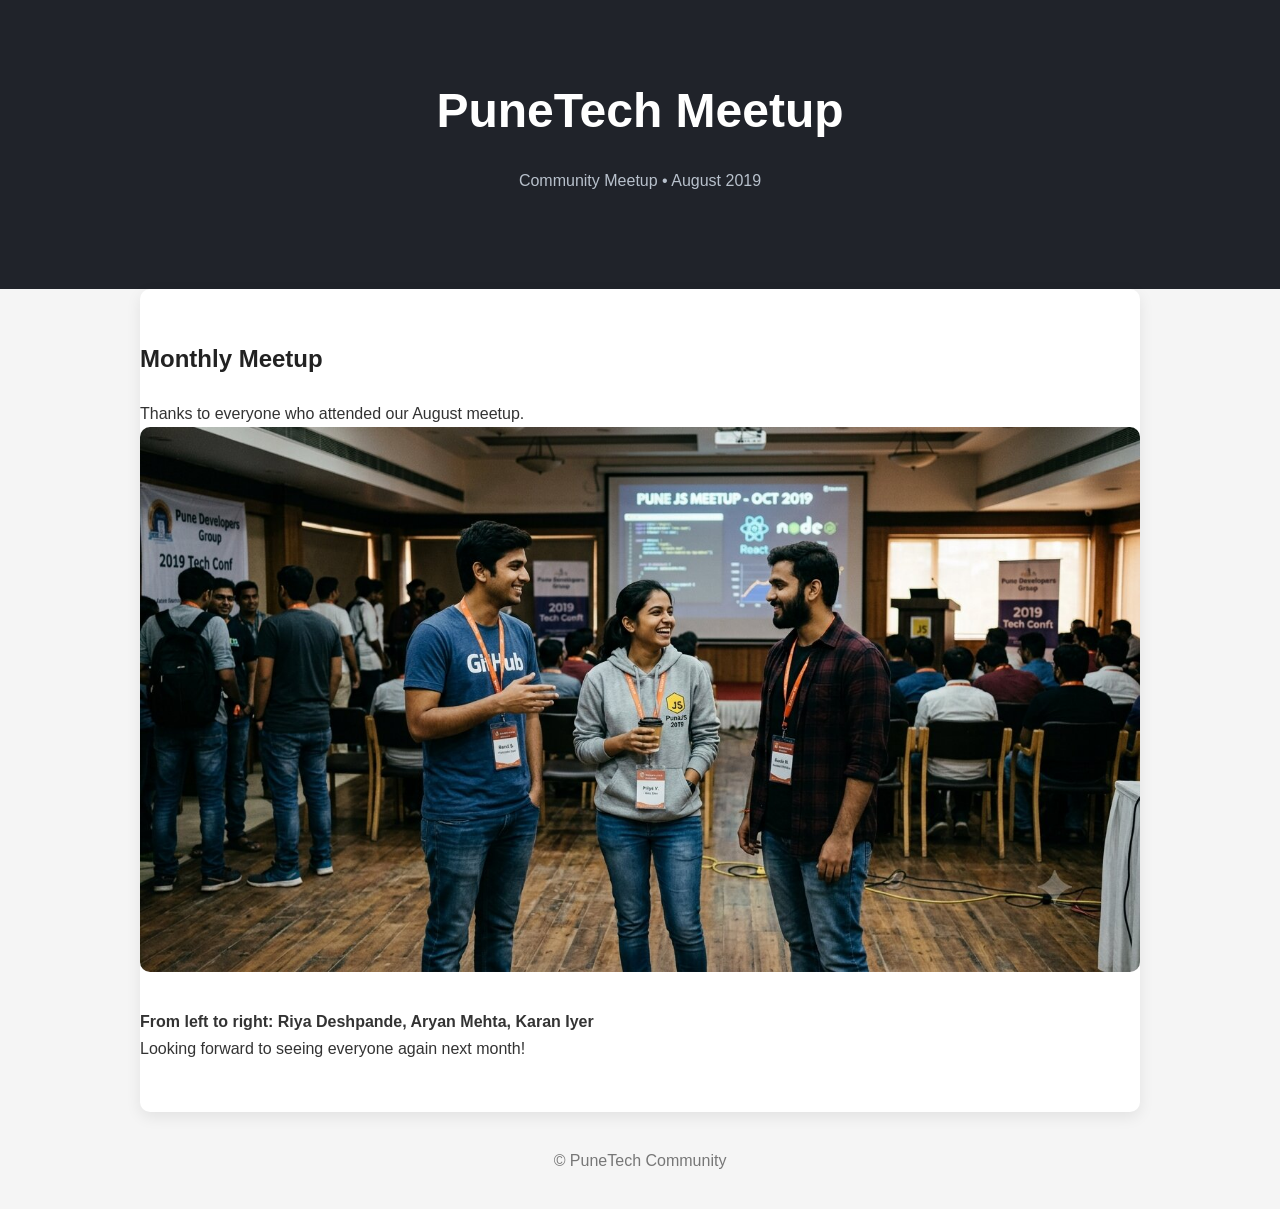
==== meetup/index.html @ fbeef52b "Add meetup page" ====
<!DOCTYPE html>
<html lang="en">

<head>
<meta charset="UTF-8">
<meta name="viewport" content="width=device-width, initial-scale=1.0">
<title>PuneTech Meetup - August 2019</title>

<link rel="stylesheet" href="../style.css">

</head>

<body>

<header>

<h1>PuneTech Meetup</h1>

<p class="tagline">
Community Meetup • August 2019
</p>

</header>

<section class="container">

<h2>Monthly Meetup</h2>

<p>

Thanks to everyone who attended our August meetup.

</p>

<img src="group.jpg" alt="Meetup Group" style="width:100%;border-radius:10px;">

<br><br>

<p>

<strong>

From left to right:

Riya Deshpande,

Aryan Mehta,

Karan Iyer

</strong>

</p>

<p>

Looking forward to seeing everyone again next month!

</p>

</section>

<footer>

© PuneTech Community

</footer>

</body>
</html>
---- style.css ----
*{
    margin:0;
    padding:0;
    box-sizing:border-box;
}

body{
    font-family:Arial, Helvetica, sans-serif;
    background:#f5f5f5;
    color:#333;
    line-height:1.7;
}

.container{
    width:90%;
    max-width:1000px;
    margin:auto;
    padding:50px 0;
}

header{
    background:#20232a;
    color:white;
    text-align:center;
    padding:70px 20px;
}

header h1{
    font-size:48px;
    margin-bottom:15px;
}

.tagline{
    color:#b8c1cc;
    margin-bottom:25px;
}

nav a{
    color:white;
    text-decoration:none;
    margin:0 15px;
    font-weight:bold;
}

nav a:hover{
    color:#61dafb;
}

section{
    background:white;
    margin:35px auto;
    border-radius:10px;
    padding:35px;
    box-shadow:0 5px 15px rgba(0,0,0,.08);
}

section h2{
    margin-bottom:20px;
    color:#222;
}

.card{
    background:#fafafa;
    border-left:5px solid #0078d7;
    padding:18px;
    margin:20px 0;
}

.card h3{
    margin-bottom:10px;
}

ul{
    padding-left:20px;
}

li{
    margin:12px 0;
}

a{
    color:#0066cc;
}

a:hover{
    text-decoration:underline;
}

footer{
    text-align:center;
    padding:35px;
    color:#777;
}
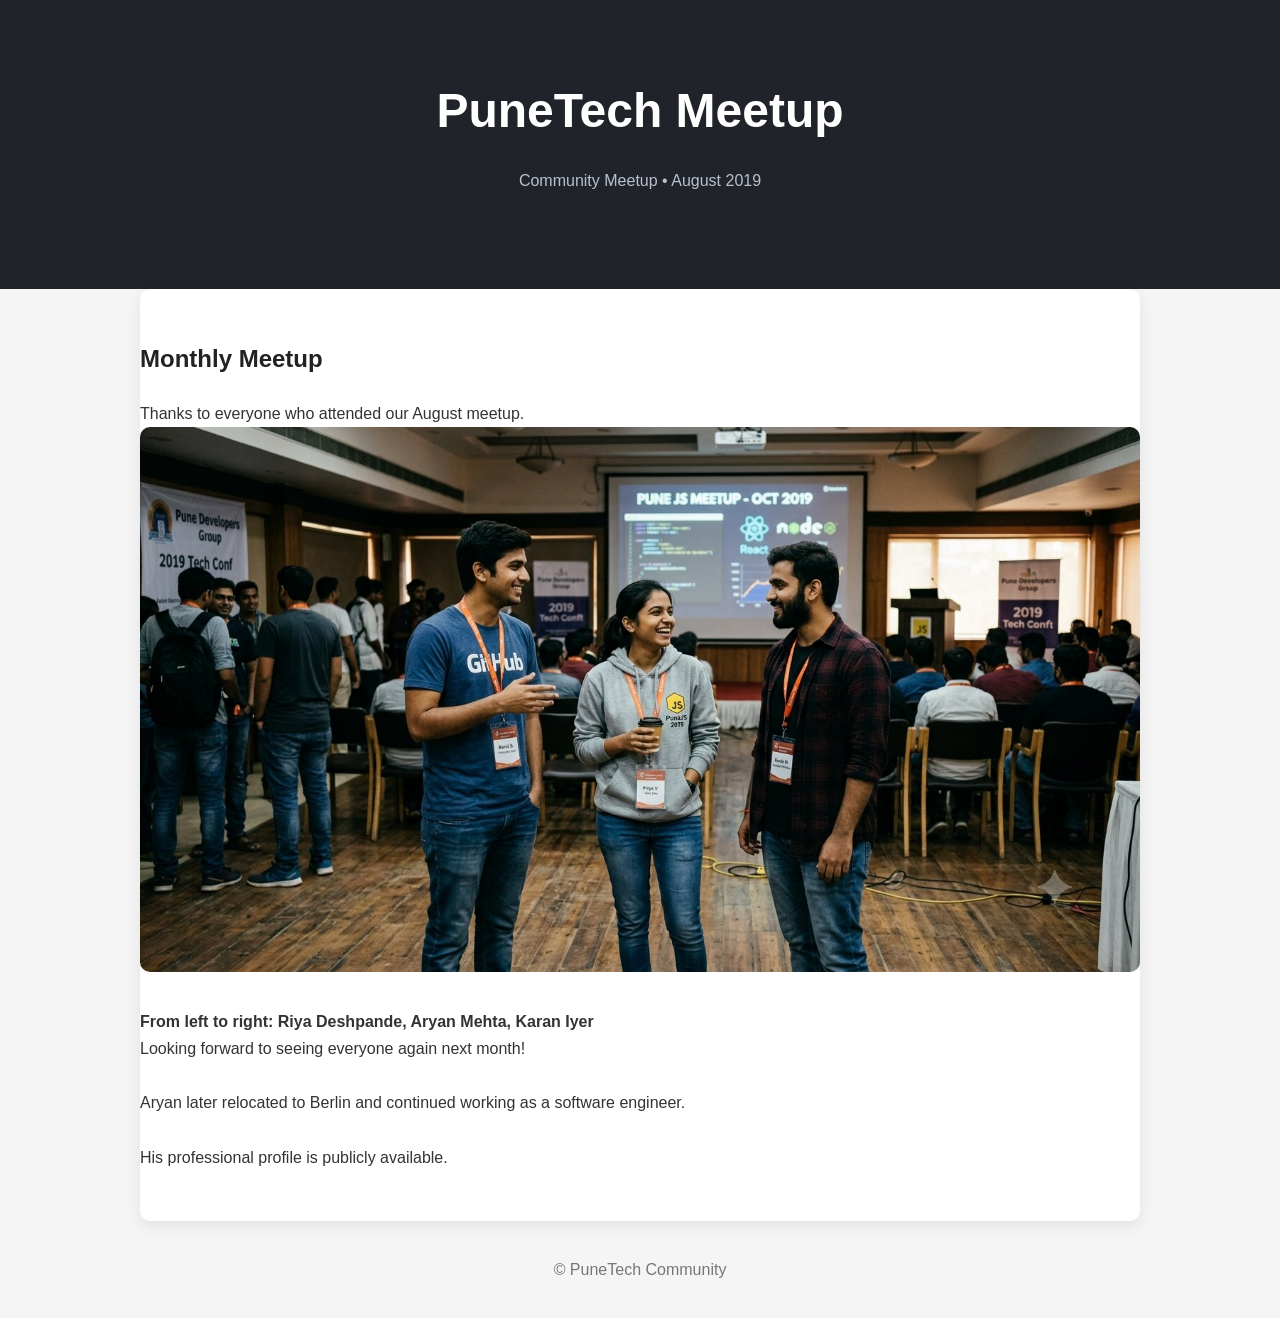
==== commit e08cceb0: "Updated Meetup" ====
--- a/meetup/index.html
+++ b/meetup/index.html
@@ -56,6 +56,14 @@
 
 Looking forward to seeing everyone again next month!
 
+<br><br>
+
+Aryan later relocated to Berlin and continued working as a software engineer.
+
+<br><br>
+
+His professional profile is publicly available.
+
 </p>
 
 </section>
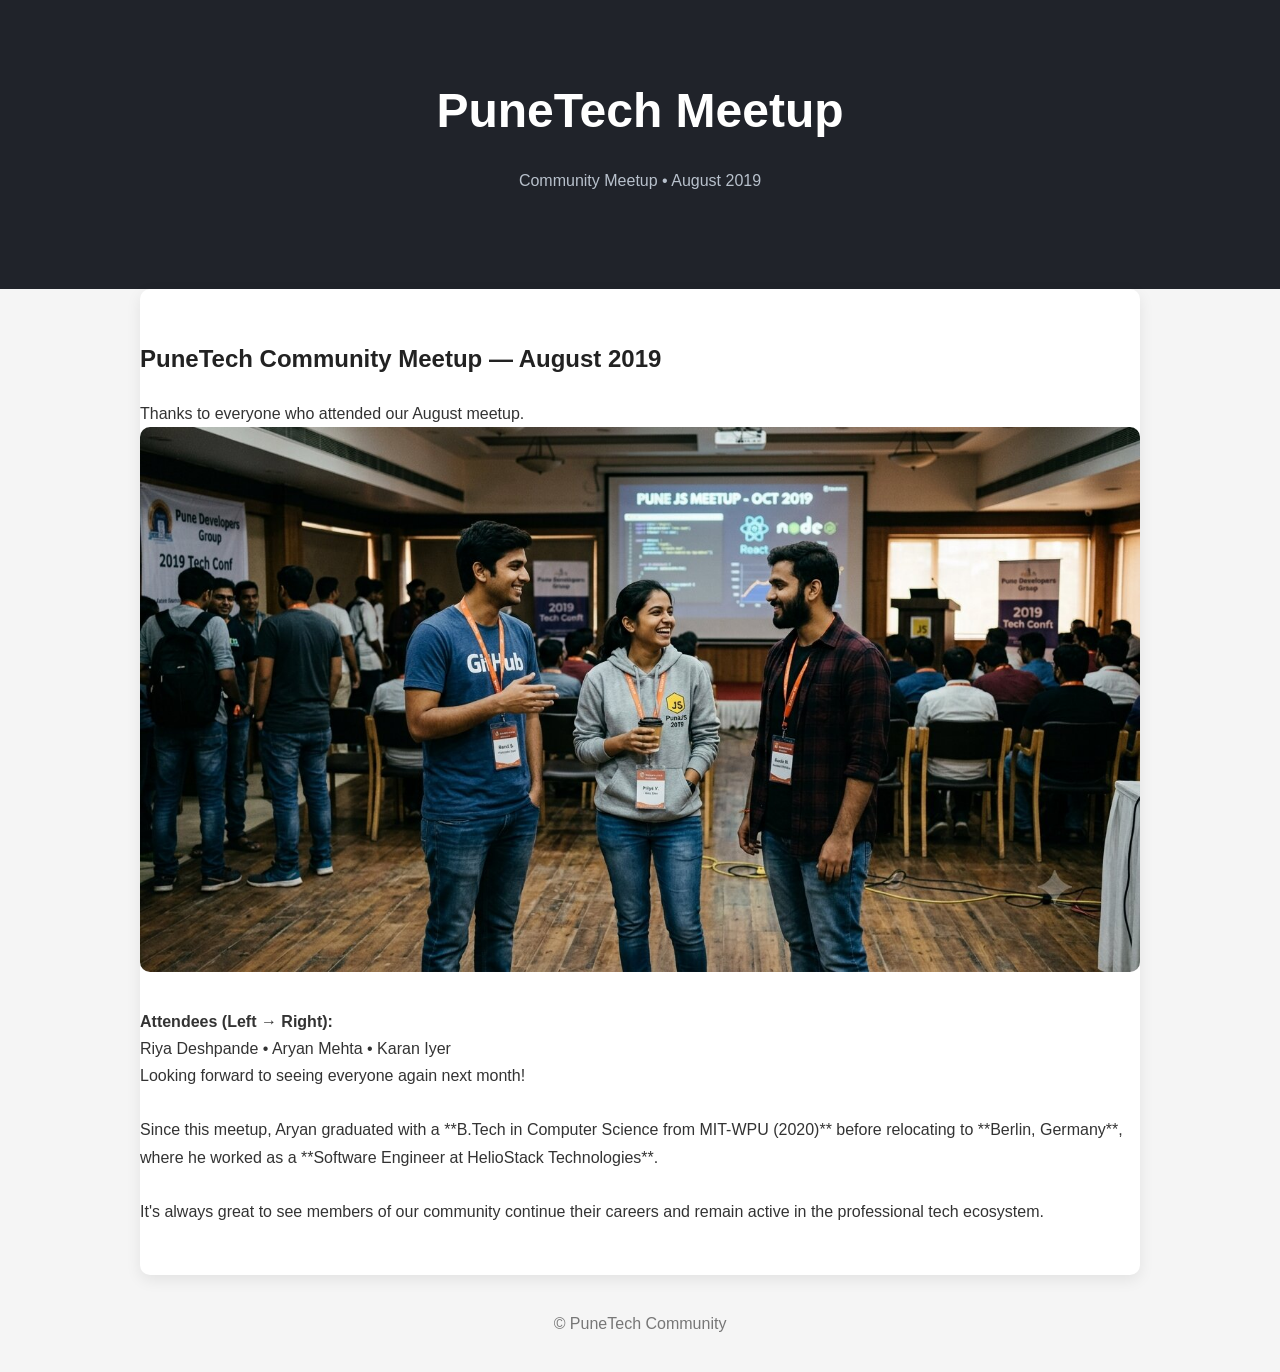
==== commit 73666b57: "meetup" ====
--- a/meetup/index.html
+++ b/meetup/index.html
@@ -24,7 +24,7 @@
 
 <section class="container">
 
-<h2>Monthly Meetup</h2>
+<h2>PuneTech Community Meetup — August 2019</h2>
 
 <p>
 
@@ -39,17 +39,13 @@
 <p>
 
 <strong>
-
-From left to right:
-
-Riya Deshpande,
-
-Aryan Mehta,
-
-Karan Iyer
-
+Attendees (Left → Right):
 </strong>
 
+<br>
+
+Riya Deshpande • Aryan Mehta • Karan Iyer
+	
 </p>
 
 <p>
@@ -58,13 +54,14 @@
 
 <br><br>
 
-Aryan later relocated to Berlin and continued working as a software engineer.
+Since this meetup, Aryan graduated with a **B.Tech in Computer Science from MIT-WPU (2020)** before relocating to **Berlin, Germany**, where he worked as a **Software Engineer at HelioStack Technologies**.
 
 <br><br>
 
-His professional profile is publicly available.
+It's always great to see members of our community continue their careers and remain active in the professional tech ecosystem.
 
 </p>
+
 
 </section>
 
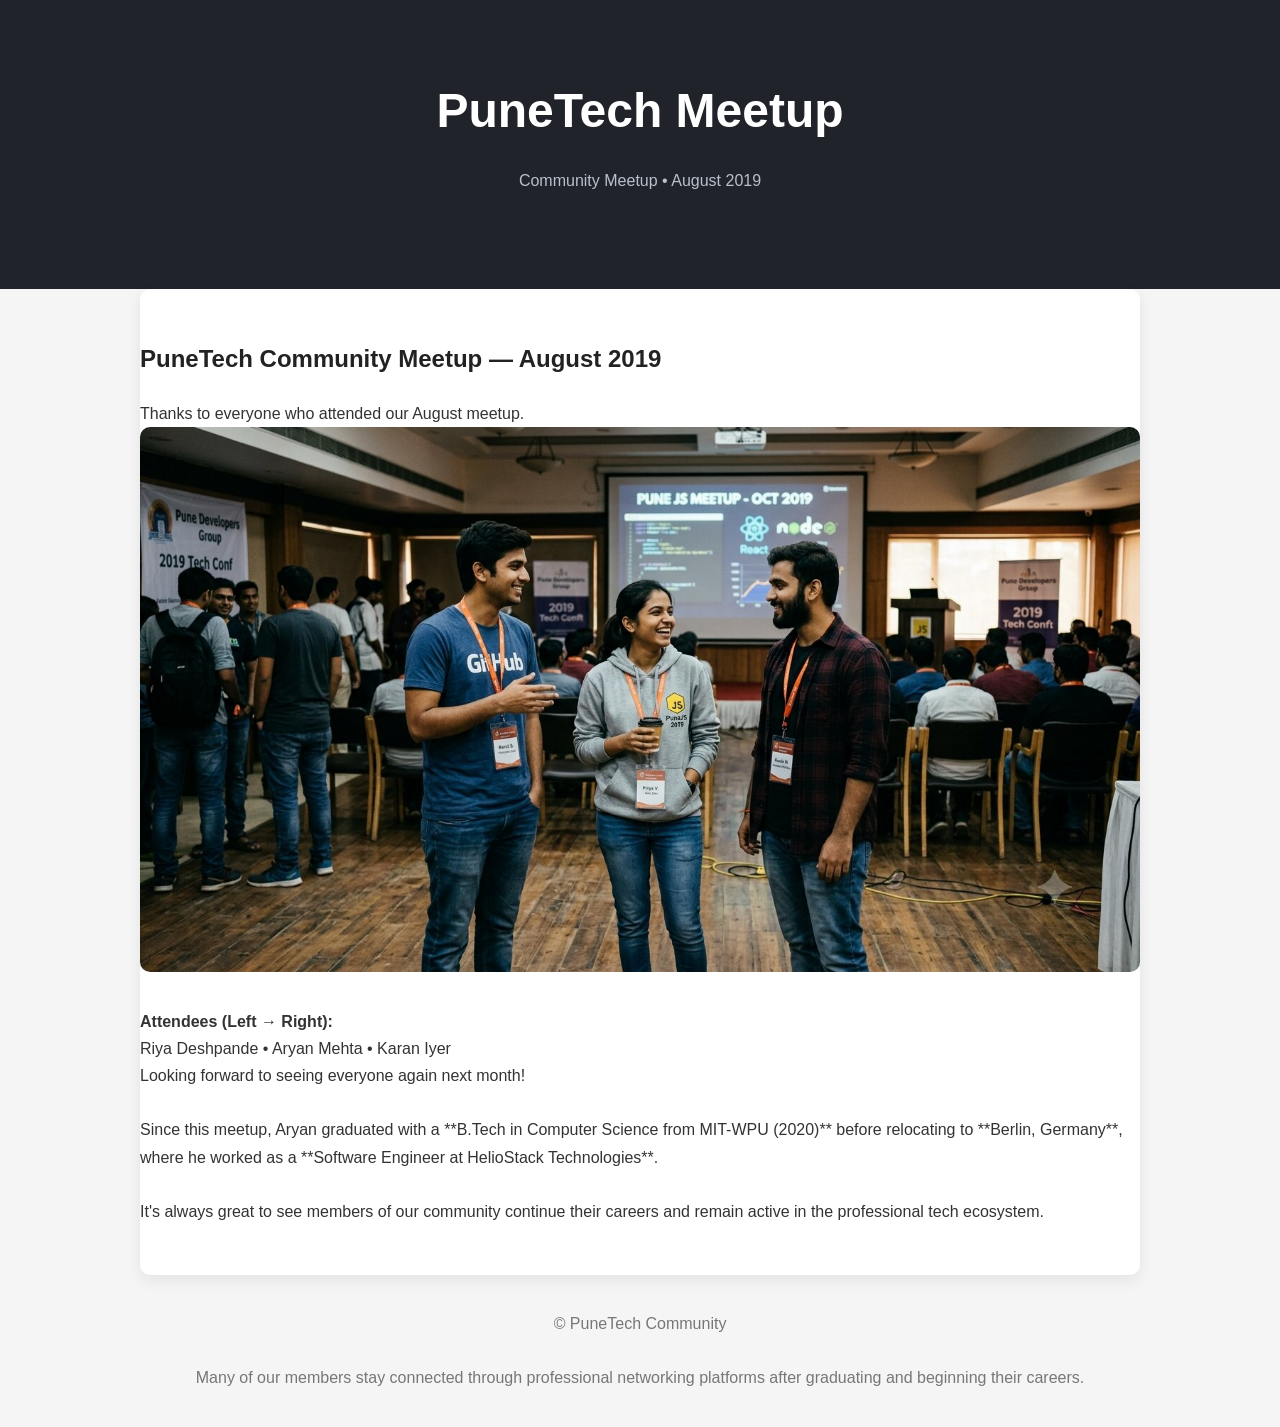
==== commit 296e4989: "meetup" ====
--- a/meetup/index.html
+++ b/meetup/index.html
@@ -69,6 +69,10 @@
 
 © PuneTech Community
 
+<br><br>
+
+Many of our members stay connected through professional networking platforms after graduating and beginning their careers.
+
 </footer>
 
 </body>
